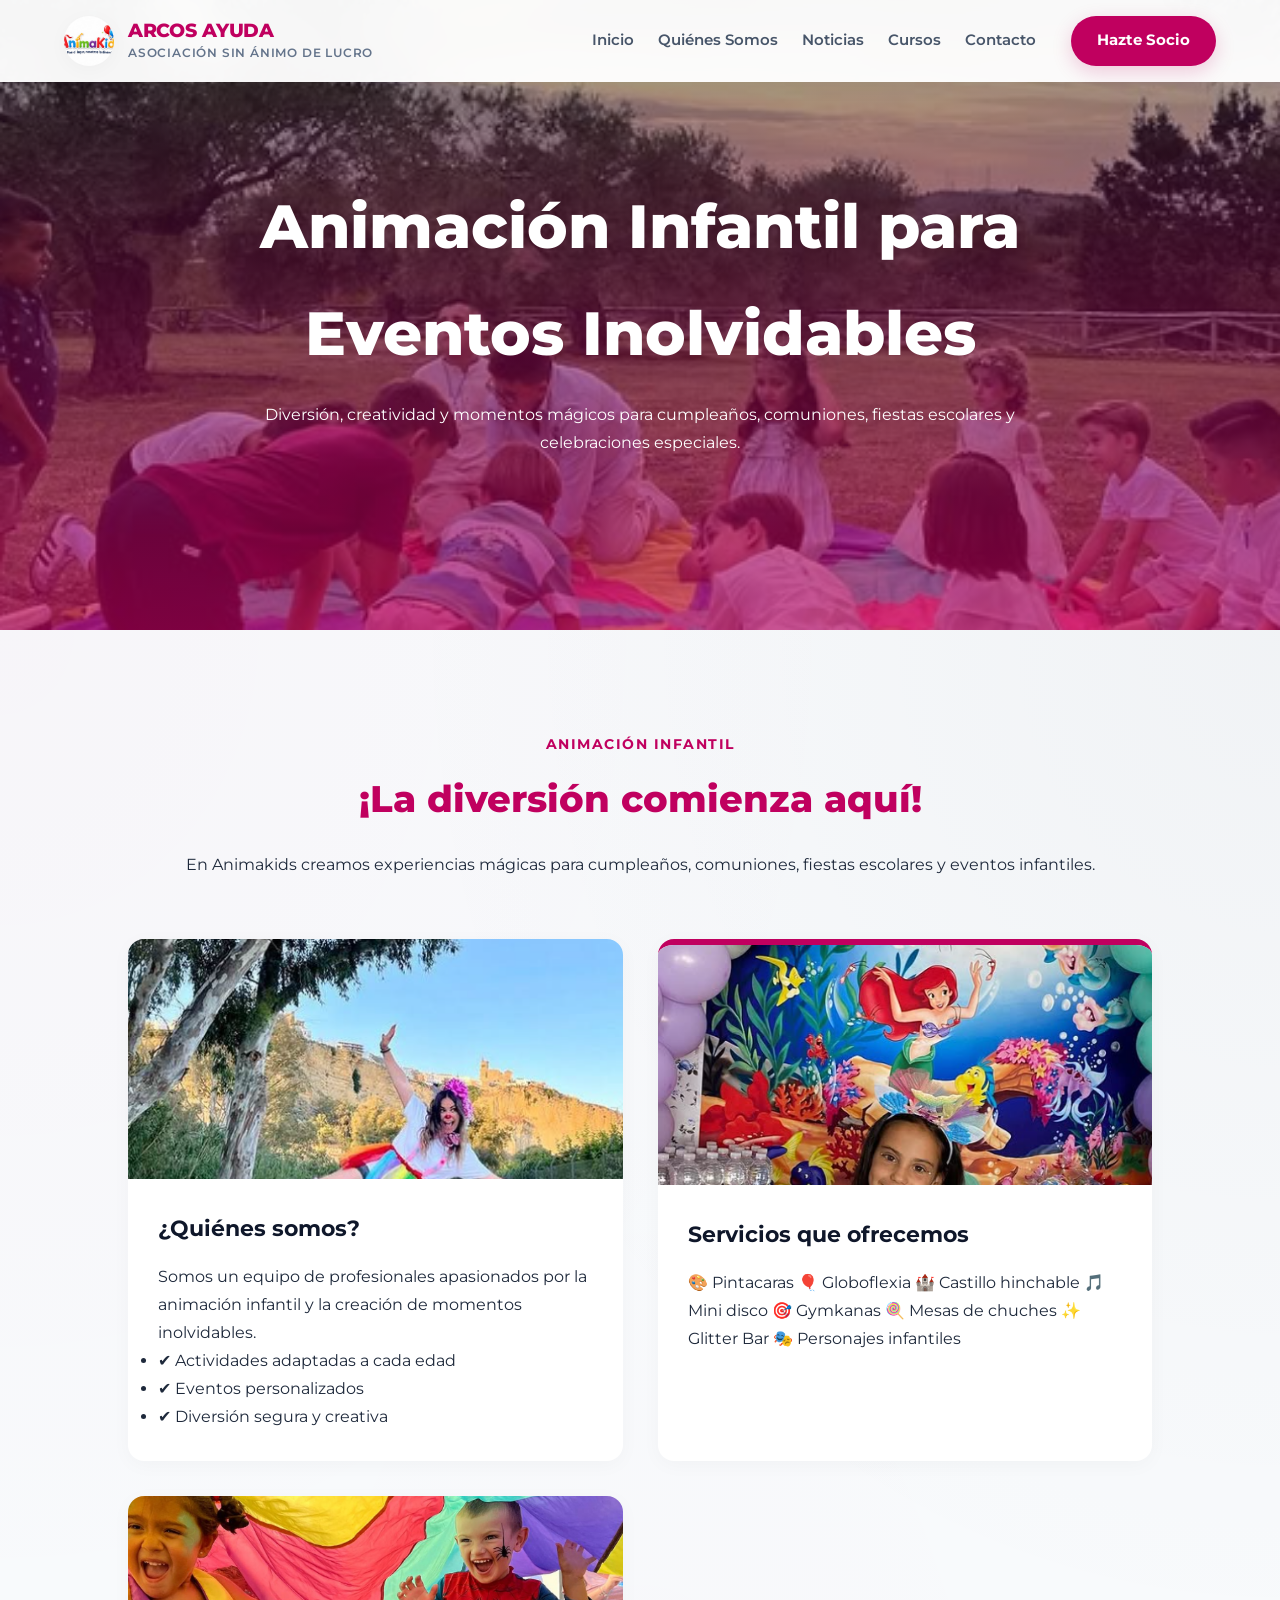
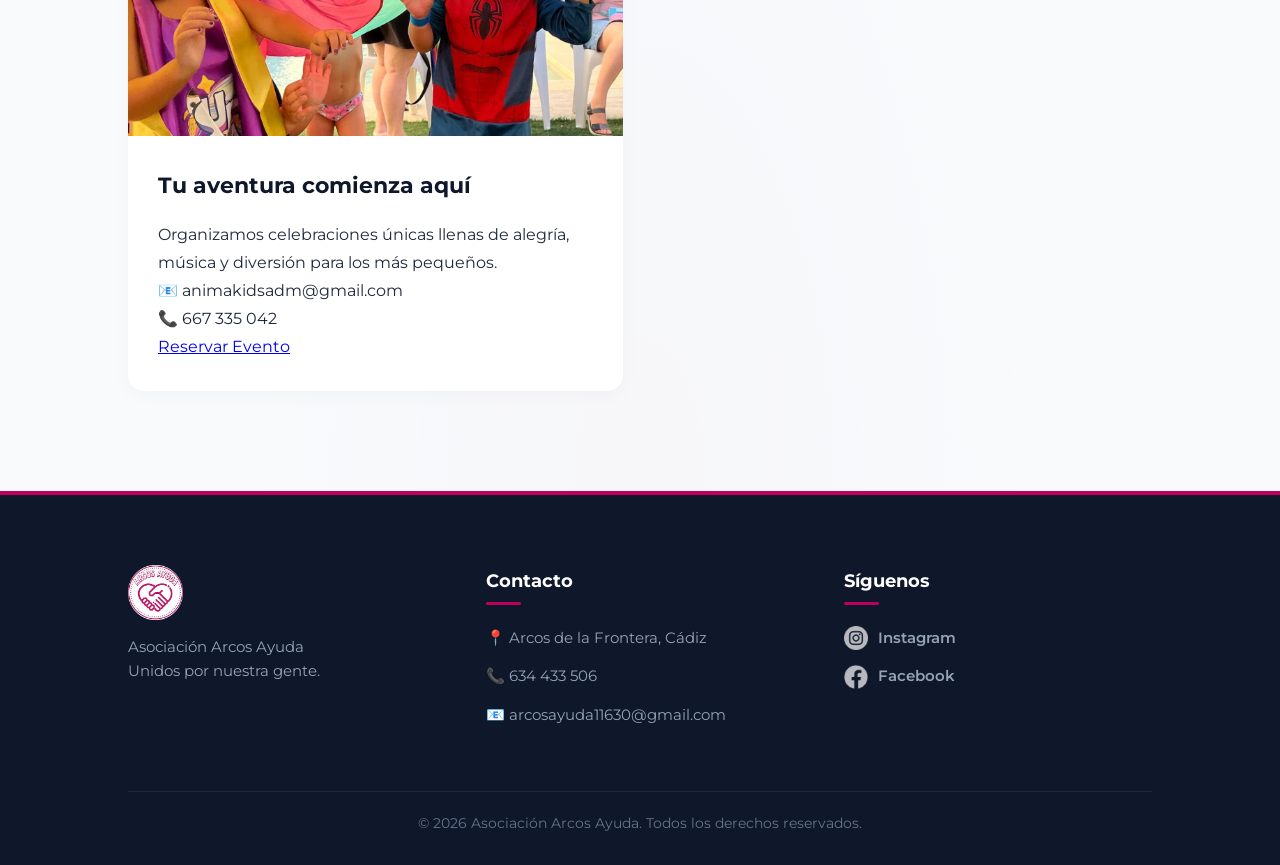
==== animacion.html @ 74061e43 "Add files via upload" ====
<!DOCTYPE html>
<html lang="es">
<head>
    <meta charset="UTF-8">
    <meta name="viewport" content="width=device-width, initial-scale=1.0">
    <title>Cursos Online - Arcos Ayuda</title>
    <link href="https://fonts.googleapis.com/css2?family=Montserrat:wght@400;600;700;800&display=swap" rel="stylesheet">
    <link rel="stylesheet" href="styles/styles.css">
</head>
<body>
    <header class="header">
        <div class="header-container">
            <div class="logo-area">
                <img src="images/animakids.jpg" alt="Logo Arcos Ayuda" class="main-logo">
                <div class="brand-info">
                    <span class="brand-name">Arcos Ayuda</span>
                    <span class="brand-tagline">Asociación sin ánimo de lucro</span>
                </div>
            </div>
            <nav class="nav-menu">
                <a href="index.html">Inicio</a>
                 <a href="index.html#quienes-somos">Quiénes Somos</a>
                 <a href="index.html#noticias">Noticias</a>
                <a href="cursos.html">Cursos</a>
                <a href="contacto.html">Contacto</a>
                <a href="https://forms.gle/QQ1qUHER1cbRQQrj8" class="btn-socios">Hazte Socio</a>
            </nav>
        </div>
    </header>
 <!-- CABECERA ANIMAKIDS -->
<section class="animakids-hero">
    <div class="animakids-hero-overlay">
        <div class="animakids-hero-content">
            <h1>Animación Infantil para Eventos Inolvidables</h1>

            <p>
                Diversión, creatividad y momentos mágicos para cumpleaños,
                comuniones, fiestas escolares y celebraciones especiales.
            </p>
        </div>
    </div>
</section>

<!-- NUEVA SECCIÓN ANIMAKIDS -->
<section class="animakids-section">
    <div class="animakids-header">
        <span class="section-subtitle">Animación Infantil</span>

        <h2>¡La diversión comienza aquí!</h2>

        <p>
            En Animakids creamos experiencias mágicas para cumpleaños,
            comuniones, fiestas escolares y eventos infantiles.
        </p>
    </div>

    <div class="animakids-grid">

        <!-- CARD 1 -->
        <div class="animakids-card">
            <div class="animakids-image">
                <img src="images/team.png" alt="Equipo Animakids">
            </div>

            <div class="animakids-body">
                <h3>¿Quiénes somos?</h3>

                <p>
                    Somos un equipo de profesionales apasionados por la animación
                    infantil y la creación de momentos inolvidables.
                </p>

                <ul>
                    <li>✔ Actividades adaptadas a cada edad</li>
                    <li>✔ Eventos personalizados</li>
                    <li>✔ Diversión segura y creativa</li>
                </ul>
            </div>
        </div>

        <!-- CARD 2 -->
        <div class="animakids-card destacado">
            <div class="animakids-image">
                <img src="images/servicios.png" alt="Servicios Animakids">
            </div>

            <div class="animakids-body">
                <h3>Servicios que ofrecemos</h3>

                <div class="services-list">
                    <span>🎨 Pintacaras</span>
                    <span>🎈 Globoflexia</span>
                    <span>🏰 Castillo hinchable</span>
                    <span>🎵 Mini disco</span>
                    <span>🎯 Gymkanas</span>
                    <span>🍭 Mesas de chuches</span>
                    <span>✨ Glitter Bar</span>
                    <span>🎭 Personajes infantiles</span>
                </div>
            </div>
        </div>

        <!-- CARD 3 -->
        <div class="animakids-card">
            <div class="animakids-image">
                <img src="images/aventura.png" alt="Contacto Animakids">
            </div>

            <div class="animakids-body">
                <h3>Tu aventura comienza aquí</h3>

                <p>
                    Organizamos celebraciones únicas llenas de alegría,
                    música y diversión para los más pequeños.
                </p>

                <div class="animakids-contact">
                    <p>📧 animakidsadm@gmail.com</p>
                    <p>📞 667 335 042</p>
                </div>

                <a href="tel:667335042" class="btn-animakids">
                    Reservar Evento
                </a>
            </div>
        </div>

    </div>
</section>

    <!-- FOOTER -->
    <footer class="footer">
    <div class="footer-container">
        <!-- Información de la Asociación -->
        <div class="footer-info">
            <img src="images/imagen_circular_recortada.png" alt="Logo" class="footer-logo">
            <p>Asociación Arcos Ayuda<br>Unidos por nuestra gente.</p>
        </div>

        <!-- Contacto -->
        <div class="footer-contact">
            <h4>Contacto</h4>
            <p>📍 Arcos de la Frontera, Cádiz</p>
            <p>📞 634 433 506</p>
            <p>📧 arcosayuda11630@gmail.com</p>
        </div>

        <!-- Redes Sociales (Nueva Columna) -->
        <div class="footer-social">
            <h4>Síguenos</h4>
            <div class="social-links">
                <a href="https://www.instagram.com/arcosayuda" target="_blank" class="social-link-item">
                    <img src="images/instagram.png" alt="Instagram" class="social-icon-img">
                    <span>Instagram</span>
                </a>
                <a href="https://www.facebook.com/share/1CYYM3ZpWr/" target="_blank" class="social-link-item">
                    <img src="images/facebook.png" alt="Facebook" class="social-icon-img">
                    <span>Facebook</span>
                </a>
            </div>
        </div>
    </div>

    <!-- Créditos finales (opcional, queda muy profesional) -->
    <div class="footer-bottom">
        <p>&copy; 2026 Asociación Arcos Ayuda. Todos los derechos reservados.</p>
    </div>
</footer>

    <script>
        function openModal(id) { document.getElementById(id).style.display = "block"; }
        function closeModal(id) { document.getElementById(id).style.display = "none"; }
        window.onclick = function(e) { if (e.target.className === 'modal') e.target.style.display = "none"; }
    </script>
</body>
</html>
---- styles/styles.css ----
/* ==========================================================================
   1. VARIABLES, CONFIGURACIÓN BASE Y TÉCNICA DE FONDOS PREMIUM
   ========================================================================== */
:root {
    --primary: #C0005F;         /* Magenta corporativo de la asociación */
    --primary-dark: #8E0046;    /* Magenta oscuro para interactivos */
    --secondary: #1E293B;      /* Azul pizarra oscuro para textos principales y legibilidad */
    --light-bg: #F8FAFC;       /* Gris Slate ultra-claro institucional */
    --white: #FFFFFF;          /* Blanco puro */
    --dark-blue: #0F172A;      /* Color profundo para fondos de tarjetas e información destacada */
    
    /* Variables de Sombras Suaves (Efecto Elevación Profesional) */
    --shadow-sm: 0 4px 20px rgba(15, 23, 42, 0.03);
    --shadow-md: 0 10px 30px rgba(15, 23, 42, 0.06);
    --shadow-lg: 0 20px 40px rgba(15, 23, 42, 0.12);
    --transition: all 0.3s cubic-bezier(0.25, 0.8, 0.25, 1);
}

* {
    margin: 0;
    padding: 0;
    box-sizing: border-box;
    scroll-behavior: smooth;
}

body {
    font-family: 'Montserrat', sans-serif;
    color: var(--secondary);
    background-color: var(--white);
    line-height: 1.75;
    -webkit-font-smoothing: antialiased;
}

/* Técnica de Fondo Avanzada: Capas de Micro-Gradientes Esféricos */
section, .about-section, .social-feeds-section, .cv-section, .animakids-section, .contacto-container {
    background-color: var(--light-bg);
    background-image: 
        radial-gradient(at 0% 0%, rgba(192, 0, 95, 0.02) 0px, transparent 50%), 
        radial-gradient(at 100% 0%, rgba(15, 23, 42, 0.03) 0px, transparent 50%),
        radial-gradient(at 50% 100%, rgba(192, 0, 95, 0.01) 0px, transparent 50%);
}

/* Barra de Scroll Estilizada Corporativa */
::-webkit-scrollbar {
    width: 8px;
}
::-webkit-scrollbar-track {
    background: var(--light-bg);
}
::-webkit-scrollbar-thumb {
    background: var(--primary);
    border-radius: 4px;
}
::-webkit-scrollbar-thumb:hover {
    background: var(--primary-dark);
}


/* ==========================================================================
   2. ELEMENTOS COMUNES: CABECERA Y BOTÓN "HAZTE SOCIO" OPTIMIZADO
   ========================================================================== */
.header {
    background: rgba(255, 255, 255, 0.96);
    padding: 16px 5%;
    position: fixed;
    width: 100%;
    top: 0;
    left: 0;
    z-index: 1000;
    box-shadow: 0 2px 25px rgba(15, 23, 42, 0.04);
    backdrop-filter: blur(12px);
    transition: var(--transition);
}

.header-container {
    display: flex;
    justify-content: space-between;
    align-items: center;
    max-width: 1400px;
    margin: 0 auto;
}

.logo-area {
    display: flex;
    align-items: center;
    gap: 14px;
}

.main-logo {
    height: 50px;
    width: 50px;
    border-radius: 50%;
    object-fit: cover;
    box-shadow: var(--shadow-sm);
}

.brand-info {
    display: flex;
    flex-direction: column;
}

.brand-name {
    font-weight: 800;
    font-size: 1.2rem;
    color: var(--primary);
    line-height: 1.2;
    text-transform: uppercase;
    letter-spacing: -0.3px;
}

.brand-tagline {
    font-size: 0.75rem;
    text-transform: uppercase;
    letter-spacing: 0.8px;
    color: #64748B;
    font-weight: 600;
}

.nav-menu {
    display: flex;
    align-items: center;
}

.nav-menu a {
    text-decoration: none;
    color: #475569;
    font-weight: 600;
    margin-left: 24px;
    font-size: 0.92rem;
    position: relative;
    padding: 6px 0;
    transition: color 0.2s ease;
}

.nav-menu a:not(.btn-socios)::after {
    content: '';
    position: absolute;
    bottom: 0;
    left: 0;
    width: 0;
    height: 2px;
    background-color: var(--primary);
    transition: width 0.2s ease;
}

.nav-menu a:not(.btn-socios):hover {
    color: var(--primary);
}

.nav-menu a:not(.btn-socios):hover::after {
    width: 100%;
}

/* Espaciado Mejorado del Botón Destacado */
.nav-menu .btn-socios {
    background: var(--primary);
    color: var(--white) !important;
    padding: 12px 26px;
    border-radius: 50px;
    font-weight: 700 !important;
    margin-left: 35px;
    box-shadow: 0 6px 20px rgba(192, 0, 95, 0.2);
    transition: var(--transition) !important;
}

.btn-socios:hover {
    background: var(--primary-dark);
    transform: translateY(-2px);
    box-shadow: 0 8px 25px rgba(192, 0, 95, 0.35);
}


/* ==========================================================================
   3. CÓDIGO EXCLUSIVO DE LA PÁGINA: INICIO (INDEX.HTML)
   ========================================================================== */
.hero {
    height: 100vh;
    background: url(../images/img.jpg) no-repeat center center/cover;
    background-attachment: fixed;
    position: relative;
}

.hero-overlay {
    background: linear-gradient(135deg, rgba(15, 23, 42, 0.8) 0%, rgba(192, 0, 95, 0.55) 100%);
    height: 100%;
    display: flex;
    align-items: center;
    justify-content: center;
}

.hero-content {
    text-align: center;
    color: var(--white);
    padding: 0 24px;
    animation: fadeInDown 1s cubic-bezier(0.16, 1, 0.3, 1);
}

.hero-content h1 {
    font-size: clamp(2.5rem, 5vw, 4.2rem);
    font-weight: 800;
    max-width: 900px;
    line-height: 1.2;
    text-shadow: 0 4px 20px rgba(0, 0, 0, 0.3);
}

.hero-line {
    width: 60px;
    height: 4px;
    background: var(--primary);
    margin: 30px auto;
    border-radius: 10px;
}

.hero-btn {
    display: inline-block;
    padding: 15px 40px;
    background: var(--white);
    color: var(--primary);
    font-weight: 700;
    text-decoration: none;
    border-radius: 50px;
    text-transform: uppercase;
    letter-spacing: 0.5px;
    font-size: 0.9rem;
    transition: var(--transition);
    box-shadow: 0 10px 25px rgba(0, 0, 0, 0.15);
}

.hero-btn:hover {
    background: var(--primary);
    color: var(--white);
    transform: translateY(-3px);
    box-shadow: 0 12px 30px rgba(192, 0, 95, 0.3);
}

.about-section {
    padding: 100px 10%;
}

.about-grid {
    display: grid;
    grid-template-columns: 1fr 1fr;
    gap: 70px;
    align-items: center;
    max-width: 1200px;
    margin: 0 auto;
}

.section-subtitle {
    color: var(--primary);
    font-weight: 700;
    text-transform: uppercase;
    font-size: 0.85rem;
    letter-spacing: 1.5px;
    margin-bottom: 10px;
    display: inline-block;
}

h2 {
    font-size: 2.5rem;
    margin-bottom: 20px;
    font-weight: 800;
    color: var(--dark-blue);
}

.about-text p {
    font-size: 1.05rem;
    color: #475569;
    margin-bottom: 18px;
}

.legal-badge {
    background: rgba(192, 0, 95, 0.03);
    padding: 20px 24px;
    border-left: 4px solid var(--primary);
    border-radius: 0 12px 12px 0;
    margin-top: 30px;
    font-size: 0.95rem;
    font-style: italic;
    color: #334155;
}

.about-image {
    position: relative;
}

.img-responsive {
    width: 100%;
    border-radius: 16px;
    box-shadow: var(--shadow-lg);
    position: relative;
    z-index: 2;
}

.image-border {
    position: absolute;
    width: 100%;
    height: 100%;
    background: var(--primary);
    opacity: 0.1;
    top: 20px;
    left: -20px;
    border-radius: 16px;
    z-index: 1;
}

.colaboradores {
    padding: 90px 10%;
    text-align: center;
}

.colaboradores h3 {
    margin-bottom: 50px;
    font-size: 2rem;
    color: var(--dark-blue);
    font-weight: 800;
}

.logos-grid {
    display: grid;
    grid-template-columns: repeat(3, 1fr);
    gap: 30px;
    max-width: 1100px;
    margin: 0 auto;
}

.logo-item {
    background: var(--white);
    padding: 30px;
    border-radius: 16px;
    box-shadow: var(--shadow-sm);
    display: flex;
    flex-direction: column;
    align-items: center;
    transition: var(--transition);
}

.logo-item:hover {
    transform: translateY(-5px);
    box-shadow: var(--shadow-md);
}

.logo-wrapper {
    height: 90px;
    display: flex;
    align-items: center;
    justify-content: center;
    margin-bottom: 15px;
}

.logo-wrapper img {
    max-width: 100%;
    max-height: 100%;
    object-fit: contain;
    filter: grayscale(100%);
    opacity: 0.6;
    transition: var(--transition);
}

.logo-item:hover .logo-wrapper img {
    filter: grayscale(0%);
    opacity: 1;
}

.logo-item p {
    font-weight: 700;
    font-size: 0.9rem;
    color: #94A3B8;
}

.news-section {
    padding: 100px 10%;
}

.news-grid {
    display: grid;
    grid-template-columns: repeat(auto-fit, minmax(300px, 1fr));
    gap: 35px;
    margin-top: 40px;
}

.news-card {
    background: var(--white);
    border-radius: 16px;
    overflow: hidden;
    box-shadow: var(--shadow-sm);
    display: flex;
    flex-direction: column;
    transition: var(--transition);
}

.news-card:hover {
    transform: translateY(-5px);
    box-shadow: var(--shadow-md);
}

.news-image {
    position: relative;
    height: 230px;
}

.news-image img {
    width: 100%;
    height: 100%;
    object-fit: cover;
}

.news-date {
    position: absolute;
    bottom: 15px;
    right: 15px;
    background: var(--primary);
    color: var(--white);
    padding: 6px 14px;
    border-radius: 30px;
    font-size: 0.8rem;
    font-weight: 700;
}

.news-body {
    padding: 25px;
    flex-grow: 1;
    display: flex;
    flex-direction: column;
}

.news-body h3 {
    font-size: 1.3rem;
    margin-bottom: 12px;
    color: var(--dark-blue);
}

.news-body p {
    color: #64748B;
    font-size: 0.95rem;
    margin-bottom: 20px;
    flex-grow: 1;
}

.news-link {
    color: var(--primary);
    text-decoration: none;
    font-weight: 700;
    font-size: 0.85rem;
    text-transform: uppercase;
    display: inline-flex;
    align-items: center;
    gap: 4px;
}

.social-feeds-section {
    padding: 100px 10%;
}

.social-title {
    text-align: center;
    margin-bottom: 50px;
}

.social-grid {
    display: flex;
    flex-wrap: wrap;
    gap: 35px;
    justify-content: center;
}

.feed-container {
    background: var(--white);
    padding: 30px 20px;
    border-radius: 16px;
    box-shadow: var(--shadow-sm);
    width: 100%;
    max-width: 400px;
    text-align: center;
}

.feed-container h3 {
    margin-bottom: 20px;
    font-size: 1.3rem;
    color: var(--dark-blue);
}

@keyframes fadeInDown {
    from { opacity: 0; transform: translateY(-20px); }
    to { opacity: 1; transform: translateY(0); }
}

/* ==========================================================================
   4. CÓDIGO EXCLUSIVO DE LA PÁGINA: CURSOS (CURSOS.HTML)
   ========================================================================== */
.cursos-hero {
    display: block; /* Fuerza a que el bloque exista en el flujo */
    width: 100%;
    padding: 180px 10% 100px; /* Más espaciado arriba para empujar el contenido abajo del header fixed */
    background: linear-gradient(135deg, var(--dark-blue) 0%, var(--primary) 100%);
    color: var(--white);
    text-align: center;
    position: relative;
    box-sizing: border-box;
    z-index: 1;
}

.cursos-hero h1 {
    font-size: 3rem;
    font-weight: 800;
    margin-bottom: 15px;
    letter-spacing: -0.5px;
    color: var(--white);
}

.cursos-hero p {
    font-size: 1.2rem;
    color: rgba(255, 255, 255, 0.9);
    font-weight: 500;
    max-width: 600px;
    margin: 0 auto;
}

.cursos-grid {
    display: grid;
    grid-template-columns: repeat(auto-fit, minmax(280px, 1fr));
    gap: 30px;
    padding: 80px 10%;
    max-width: 1300px;
    margin: 0 auto;
}

.curso-card {
    background: var(--white);
    border-radius: 16px;
    overflow: hidden;
    box-shadow: var(--shadow-sm);
    transition: var(--transition);
    cursor: pointer;
    display: flex;
    flex-direction: column;
}

.curso-card:hover {
    transform: translateY(-5px);
    box-shadow: var(--shadow-md);
}

.curso-image-placeholder {
    width: 100%;
    height: 190px;
    background: #E2E8F0;
    overflow: hidden;
}

.curso-image-placeholder img {
    width: 100%;
    height: 100%;
    object-fit: cover;
    transition: transform 0.4s ease;
}

.curso-card:hover .curso-image-placeholder img {
    transform: scale(1.03);
}

.curso-body {
    padding: 25px;
    text-align: center;
    flex-grow: 1;
    display: flex;
    flex-direction: column;
    justify-content: space-between;
    gap: 15px;
}

.curso-body h3 {
    font-size: 1.3rem;
    color: var(--dark-blue);
    font-weight: 700;
    line-height: 1.3;
}

.btn-info {
    padding: 11px 26px;
    border: 2px solid var(--primary);
    background: transparent;
    color: var(--primary);
    border-radius: 50px;
    font-weight: 700;
    font-size: 0.85rem;
    text-transform: uppercase;
    transition: var(--transition);
    cursor: pointer;
    align-self: center;
}

.curso-card:hover .btn-info {
    background: var(--primary);
    color: var(--white);
    box-shadow: 0 4px 15px rgba(192, 0, 95, 0.2);
}

/* --- Sistema de Ventanas Emergentes (Modales) Estilo Premium --- */
.modal-window {
    display: none; 
    position: fixed;
    top: 0;
    left: 0;
    width: 100%;
    height: 100%;
    background-color: rgba(15, 23, 42, 0.6); 
    backdrop-filter: blur(8px); 
    z-index: 2000; 
    justify-content: center;
    align-items: center;
    padding: 20px;
    opacity: 0;
    transition: opacity 0.3s ease;
}

.modal-window.active {
    display: flex;
    opacity: 1;
}

.modal-box {
    background: var(--white);
    padding: 40px;
    border-radius: 20px;
    max-width: 500px;
    width: 100%;
    box-shadow: var(--shadow-lg);
    position: relative;
    transform: scale(0.9);
    transition: transform 0.3s cubic-bezier(0.34, 1.56, 0.64, 1);
}

.modal-window.active .modal-box {
    transform: scale(1);
}

.modal-close-btn {
    position: absolute;
    top: 20px;
    right: 20px;
    font-size: 1.8rem;
    color: #94A3B8;
    cursor: pointer;
    transition: color 0.2s ease;
    line-height: 1;
}

.modal-close-btn:hover {
    color: var(--primary);
}

.modal-title-header {
    font-size: 1.8rem;
    color: var(--dark-blue);
    font-weight: 800;
    margin-bottom: 20px;
    border-bottom: 2px solid rgba(192, 0, 95, 0.1);
    padding-bottom: 10px;
}

.modal-items-list {
    list-style: none;
    display: flex;
    flex-direction: column;
    gap: 12px;
}

.modal-items-list li {
    font-size: 1.05rem;
    color: #475569;
    font-weight: 500;
    display: flex;
    align-items: center;
    gap: 10px;
}

.modal-items-list li::before {
    content: "•";
    color: var(--primary);
    font-size: 1.5rem;
    line-height: 1;
}

/* ==========================================================================
   4. CÓDIGO EXCLUSIVO DE LA PÁGINA: CURSOS (CURSOS.HTML)
   ========================================================================== */
.cursos-hero {
    padding: 160px 10% 80px;
    background: linear-gradient(135deg, var(--dark-blue) 0%, var(--primary) 100%);
    color: var(--white);
    text-align: center;
    position: relative;
}

.cursos-hero h1 {
    font-size: 3rem;
    font-weight: 800;
    margin-bottom: 10px;
    letter-spacing: -0.5px;
}

.cursos-hero p {
    font-size: 1.15rem;
    color: rgba(255, 255, 255, 0.9);
    font-weight: 500;
}

.cursos-grid {
    display: grid;
    grid-template-columns: repeat(auto-fit, minmax(280px, 1fr));
    gap: 30px;
    padding: 80px 10%;
    max-width: 1300px;
    margin: 0 auto;
}

.curso-card {
    background: var(--white);
    border-radius: 16px;
    overflow: hidden;
    box-shadow: var(--shadow-sm);
    transition: var(--transition);
    cursor: pointer;
    display: flex;
    flex-direction: column;
}

.curso-card:hover {
    transform: translateY(-5px);
    box-shadow: var(--shadow-md);
}

.curso-image-placeholder {
    width: 100%;
    height: 190px;
    background: #E2E8F0;
    overflow: hidden;
}

.curso-image-placeholder img {
    width: 100%;
    height: 100%;
    object-fit: cover;
    transition: transform 0.4s ease;
}

.curso-card:hover .curso-image-placeholder img {
    transform: scale(1.03);
}

.curso-body {
    padding: 25px;
    text-align: center;
    flex-grow: 1;
    display: flex;
    flex-direction: column;
    justify-content: space-between;
    gap: 15px;
}

.curso-body h3 {
    font-size: 1.3rem;
    color: var(--dark-blue);
    font-weight: 700;
    line-height: 1.3;
}

.btn-info {
    padding: 11px 26px;
    border: 2px solid var(--primary);
    background: transparent;
    color: var(--primary);
    border-radius: 50px;
    font-weight: 700;
    font-size: 0.85rem;
    text-transform: uppercase;
    transition: var(--transition);
    cursor: pointer;
    align-self: center;
}

.curso-card:hover .btn-info {
    background: var(--primary);
    color: var(--white);
    box-shadow: 0 4px 15px rgba(192, 0, 95, 0.2);
}

/* --- Sistema de Ventanas Emergentes (Modales) Estilo Premium --- */
.modal-window {
    display: none; /* Oculto por defecto */
    position: fixed;
    top: 0;
    left: 0;
    width: 100%;
    height: 100%;
    background-color: rgba(15, 23, 42, 0.6); /* Capa oscura translúcida */
    backdrop-filter: blur(8px); /* Difuminado de fondo premium */
    z-index: 2000; /* Por encima de la cabecera fija */
    justify-content: center;
    align-items: center;
    padding: 20px;
    opacity: 0;
    transition: opacity 0.3s ease;
}

/* Clase activa controlada por JavaScript */
.modal-window.active {
    display: flex;
    opacity: 1;
}

.modal-box {
    background: var(--white);
    padding: 40px;
    border-radius: 20px;
    max-width: 500px;
    width: 100%;
    box-shadow: var(--shadow-lg);
    position: relative;
    transform: scale(0.9);
    transition: transform 0.3s cubic-bezier(0.34, 1.56, 0.64, 1);
}

.modal-window.active .modal-box {
    transform: scale(1);
}

.modal-close-btn {
    position: absolute;
    top: 20px;
    right: 20px;
    font-size: 1.8rem;
    color: #94A3B8;
    cursor: pointer;
    transition: color 0.2s ease;
    line-height: 1;
}

.modal-close-btn:hover {
    color: var(--primary);
}

.modal-title-header {
    font-size: 1.8rem;
    color: var(--dark-blue);
    font-weight: 800;
    margin-bottom: 20px;
    border-bottom: 2px solid rgba(192, 0, 95, 0.1);
    padding-bottom: 10px;
}

.modal-items-list {
    list-style: none;
    display: flex;
    flex-direction: column;
    gap: 12px;
}

.modal-items-list li {
    font-size: 1.05rem;
    color: #475569;
    font-weight: 500;
    display: flex;
    align-items: center;
    gap: 10px;
}

/* Viñeta personalizada con el color magenta de la asociación */
.modal-items-list li::before {
    content: "•";
    color: var(--primary);
    font-size: 1.5rem;
    line-height: 1;
}

/* ==========================================================================
   5. CÓDIGO EXCLUSIVO DE LA PÁGINA: CONTACTO (CONTACTO.HTML) - MEJORADO
   ========================================================================== */
.contacto-hero-section {
    padding-top: 80px; /* Margen para salvar la cabecera fija */
    background-color: var(--light-bg);
}

.contacto-header {
    text-align: center;
    padding: 70px 24px;
    background: linear-gradient(135deg, var(--dark-blue) 0%, #1e293b 60%, var(--primary) 100%);
    border-radius: 0 0 30px 30px;
    box-shadow: var(--shadow-md);
}

.contacto-header h1 {
    color: var(--white);
    font-size: 2.8rem;
    font-weight: 800;
    margin-bottom: 14px;
    letter-spacing: -0.5px;
}

.contacto-header p {
    color: rgba(255, 255, 255, 0.88);
    font-size: 1.2rem;
    font-weight: 500;
    max-width: 600px;
    margin: 0 auto;
}

.contacto-container {
    padding: 60px 10%;
}

.contacto-grid {
    display: grid;
    grid-template-columns: 1fr 1fr;
    gap: 50px;
    max-width: 1200px;
    margin: 0 auto;
}

.info-card {
    background: var(--dark-blue);
    padding: 40px;
    border-radius: 16px;
    color: var(--white);
    box-shadow: var(--shadow-md);
}

.info-card h3 {
    font-size: 1.6rem;
    margin-bottom: 20px;
    border-bottom: 1px solid rgba(255, 255, 255, 0.1);
    padding-bottom: 10px;
}

.info-card p {
    margin-bottom: 15px;
    font-size: 1rem;
}

.form-card {
    background: var(--white);
    padding: 40px;
    border-radius: 16px;
    box-shadow: var(--shadow-sm);
}

.main-form {
    display: flex;
    flex-direction: column;
    gap: 18px;
}

.main-form input, 
.main-form textarea {
    width: 100%;
    padding: 14px 18px;
    border: 1px solid #CBD5E1;
    background: #F8FAFC;
    font-family: inherit;
    border-radius: 8px;
    outline: none;
    transition: var(--transition);
}

.main-form input:focus, 
.main-form textarea:focus {
    border-color: var(--primary);
    background: var(--white);
    box-shadow: 0 0 0 3px rgba(192, 0, 95, 0.08);
}

.cv-section {
    padding: 90px 10%;
    text-align: center;
}

.cv-form {
    background: var(--white);
    padding: 50px 40px;
    border-radius: 16px;
    box-shadow: var(--shadow-sm);
    margin-top: 35px;
    text-align: left;
    max-width: 800px;
    margin-left: auto;
    margin-right: auto;
}

.cv-grid {
    display: grid;
    grid-template-columns: 1fr 1fr;
    gap: 20px;
    margin-bottom: 20px;
}

.cv-form input, 
.cv-form textarea {
    width: 100%;
    padding: 14px;
    border: 1px solid #CBD5E1;
    border-radius: 8px;
    background-color: #F8FAFC;
    font-family: inherit;
    outline: none;
    transition: var(--transition);
}

.cv-form input:focus, 
.cv-form textarea:focus {
    border-color: var(--primary);
    background-color: var(--white);
}

.file-upload {
    border: 2px dashed #CBD5E1;
    background: #F8FAFC;
    padding: 35px;
    text-align: center;
    border-radius: 12px;
    cursor: pointer;
    margin-bottom: 25px;
    transition: var(--transition);
}

.file-upload:hover {
    border-color: var(--primary);
    background: rgba(192, 0, 95, 0.01);
}

.btn-cv {
    display: block;
    width: 100%;
    max-width: 280px;
    margin: 0 auto;
    background-color: var(--primary);
    color: var(--white);
    padding: 14px;
    border: none;
    border-radius: 50px;
    font-weight: 700;
    text-transform: uppercase;
    cursor: pointer;
    transition: var(--transition);
}

.btn-cv:hover {
    background-color: var(--dark-blue);
}

.map-section {
    width: 100%;
    line-height: 0;
}


/* ==========================================================================
   6. CÓDIGO EXCLUSIVO DE LA PÁGINA: ANIMACIÓN (ANIMACION.HTML)
   ========================================================================== */
.animakids-hero {
    height: 70vh;
    background: url('../images/fondo.png') center center/cover no-repeat;
    background-attachment: fixed;
    position: relative;
}

.animakids-hero-overlay {
    width: 100%;
    height: 100%;
    background: linear-gradient(to bottom, rgba(15, 23, 42, 0.4), rgba(192, 0, 95, 0.65));
    display: flex;
    align-items: center;
    justify-content: center;
    text-align: center;
    padding: 20px;
}

.animakids-hero-content {
    max-width: 800px;
    color: var(--white);
}

.animakids-logo {
    width: 160px;
    height: auto;
    margin-bottom: 20px;
    border-radius: 12px;
    box-shadow: var(--shadow-md);
}

.animakids-hero-content h1 {
    font-size: clamp(2.2rem, 5vw, 3.8rem);
    margin-bottom: 15px;
    font-weight: 800;
}

.animakids-section {
    padding: 100px 10%;
}

.animakids-header {
    text-align: center;
    margin-bottom: 60px;
}

.animakids-header h2 {
    color: var(--primary);
    font-size: 2.3rem;
}

.animakids-grid {
    display: grid;
    grid-template-columns: repeat(auto-fit, minmax(320px, 1fr));
    gap: 35px;
    max-width: 1200px;
    margin: 0 auto;
}

.animakids-card {
    background: var(--white);
    border-radius: 16px;
    overflow: hidden;
    box-shadow: var(--shadow-sm);
    display: flex;
    flex-direction: column;
    transition: var(--transition);
}

.animakids-card:hover {
    transform: translateY(-5px);
    box-shadow: var(--shadow-md);
}

.animakids-card.destacado {
    border-top: 6px solid var(--primary);
}

.animakids-image {
    width: 100%;
    height: 240px;
    overflow: hidden;
    position: relative;
    background-color: #E2E8F0;
}

.animakids-image img {
    width: 100%;
    height: 100%;
    object-fit: cover;
    object-position: center;
    transition: transform 0.4s ease;
}

.animakids-card:hover .animakids-image img {
    transform: scale(1.03);
}

.animakids-body {
    padding: 30px;
    flex-grow: 1;
    display: flex;
    flex-direction: column;
}

.animakids-body h3 {
    font-size: 1.4rem;
    margin-bottom: 15px;
    color: var(--dark-blue);
}


/* ==========================================================================
   7. PIE DE PÁGINA TOTALMENTE UNIFORME, EQUILIBRADO Y CONTROLADO
   ========================================================================== */
.footer {
    background: #0F172A;
    color: #94A3B8;
    padding: 70px 10% 30px;
    border-top: 4px solid var(--primary);
}

.footer-container {
    display: grid;
    grid-template-columns: repeat(auto-fit, minmax(250px, 1fr));
    gap: 50px;
    max-width: 1200px;
    margin: 0 auto;
    align-items: start;
}

.footer-info {
    display: flex;
    flex-direction: column;
    gap: 15px;
}

.footer-logo {
    max-height: 55px !important;
    width: auto !important;
    object-fit: contain;
    border-radius: 6px;
    display: block;
    align-self: flex-start;
}

.footer-info p {
    font-size: 0.95rem;
    line-height: 1.6;
    color: #94A3B8;
}

.footer-contact h4, 
.footer-social h4 {
    color: var(--white);
    font-size: 1.15rem;
    font-weight: 700;
    margin-bottom: 20px;
    position: relative;
    padding-bottom: 8px;
}

.footer-contact h4::after, 
.footer-social h4::after {
    content: '';
    position: absolute;
    bottom: 0;
    left: 0;
    width: 35px;
    height: 3px;
    background-color: var(--primary);
    border-radius: 2px;
}

.footer-contact p {
    margin-bottom: 12px;
    font-size: 0.95rem;
    display: flex;
    align-items: center;
    gap: 8px;
    color: #94A3B8;
}

.footer-social {
    display: flex;
    flex-direction: column;
    text-align: left;
    width: 100%;
}

.social-links {
    display: flex;
    flex-direction: column;
    gap: 12px;
}

.social-link-item {
    display: flex;
    align-items: center;
    gap: 10px;
    text-decoration: none;
    color: #94A3B8;
    font-size: 0.95rem;
    font-weight: 600;
    transition: var(--transition);
}

.social-icon-img {
    width: 24px;
    height: 24px;
    filter: brightness(0) invert(1) opacity(0.7);
    transition: var(--transition);
}

.social-link-item:hover {
    transform: translateX(4px);
    color: var(--white);
}

.social-link-item:hover .social-icon-img {
    filter: brightness(0) invert(1) opacity(1);
}

.footer-bottom {
    margin-top: 50px;
    padding-top: 20px;
    border-top: 1px solid #1E293B;
    text-align: center;
    font-size: 0.85rem;
    color: #64748B;
}


/* ==========================================================================
   8. REGLAS MULTIMEDIA (MEDIA QUERIES RESPONSIVE)
   ========================================================================== */
@media (max-width: 768px) {
    .nav-menu {
        display: none;
    }
    
    .about-grid, 
    .contacto-grid, 
    .cv-grid, 
    .logos-grid, 
    .footer-container {
        grid-template-columns: 1fr;
        gap: 35px;
    }
    
    .about-section, 
    .news-section, 
    .colaboradores, 
    .social-feeds-section, 
    .cursos-grid, 
    .contacto-container, 
    .cv-section, 
    .animakids-section {
        padding: 60px 6%;
    }
    
    .contacto-header h1 {
        font-size: 2.2rem;
    }
    
    .hero-content h1 {
        font-size: 2rem;
    }
}

/* Tarjeta Simulada de Instagram Premium */
/* ==========================================================================
   TARJETAS DE REDES SOCIALES PREMIUM (SIMÉTRICAS)
   ========================================================================== */
/* --- Contenedor Principal de Redes Sociales --- */
/* ==========================================================================
   TARJETAS DE REDES SOCIALES PREMIUM (UNIFICADAS Y SIMÉTRICAS)
   ========================================================================== */

.social-feeds-section {
    display: flex;
    flex-wrap: wrap; /* Permite que baje una debajo de otra en móviles */
    gap: 30px; /* Espacio de separación entre ambas tarjetas */
    justify-content: center;
    align-items: center;
    padding: 60px 10%;
    max-width: 1200px;
    margin: 0 auto;
    box-sizing: border-box;
}

.social-feeds-section .feed-container {
    flex: 1;
    min-width: 280px; /* Evita que se encojan demasiado en pantallas pequeñas */
    display: flex;
    flex-direction: column;
    gap: 15px;
}

/* --- Tarjeta de Instagram --- */
.instagram-mock-card {
    width: 100%;
    height: 500px;
    border-radius: 12px;
    overflow: hidden;
    box-shadow: inset 0 0 0 1px rgba(15, 23, 42, 0.08);
}

.instagram-gradient-bg {
    width: 100%;
    height: 100%;
    background: radial-gradient(circle at 30% 107%, #fdf497 0%, #fdf497 5%, #fd5949 45%, #d6249f 60%, #285AEB 90%);
    display: flex;
    flex-direction: column;
    align-items: center;
    justify-content: flex-start; /* Alinea los elementos al inicio para manejar el flujo */
    padding: 40px 30px; /* Espaciado interno elegante */
    color: var(--white);
    text-align: center;
    box-sizing: border-box;
}

.insta-hero-icon {
    width: 80px;
    height: 80px;
    margin-bottom: 20px;
    filter: brightness(0) invert(1);
    animation: pulse 2s infinite alternate;
}

.instagram-gradient-bg h4 {
    font-size: 1.6rem;
    font-weight: 800;
    margin-bottom: 10px;
    letter-spacing: -0.5px;
    color: var(--white);
}

.instagram-gradient-bg p {
    font-size: 0.9rem; /* Un pelín más compacto para mejorar el espacio */
    color: rgba(255, 255, 255, 0.9);
    max-width: 290px;
    margin-bottom: 20px; /* Espacio reducido para evitar desbordes */
    line-height: 1.5;
}

.btn-insta {
    background: var(--white);
    color: #d6249f !important;
    padding: 13px 30px;
    border-radius: 50px;
    text-decoration: none;
    font-weight: 700;
    font-size: 0.9rem;
    text-transform: uppercase;
    box-shadow: 0 10px 20px rgba(0, 0, 0, 0.15);
    transition: var(--transition);
    display: inline-block;
    margin-top: auto; /* Empuja el botón al fondo de la tarjeta */
}

.btn-insta:hover {
    transform: translateY(-3px);
    box-shadow: 0 12px 25px rgba(0, 0, 0, 0.25);
    background: var(--light-bg);
}

/* --- Tarjeta de Facebook --- */
.facebook-mock-card {
    width: 100%;
    height: 500px;
    border-radius: 12px;
    overflow: hidden;
    box-shadow: inset 0 0 0 1px rgba(15, 23, 42, 0.08);
}

.facebook-gradient-bg {
    width: 100%;
    height: 100%;
    background: linear-gradient(135deg, #1877F2 0%, #08449E 100%);
    display: flex;
    flex-direction: column;
    align-items: center;
    justify-content: flex-start; /* Alinea los elementos al inicio para manejar el flujo */
    padding: 40px 30px; /* Mismo espaciado interno que Instagram */
    color: var(--white);
    text-align: center;
    box-sizing: border-box;
}

.fb-hero-icon {
    width: 80px;
    height: 80px;
    margin-bottom: 20px;
    filter: brightness(0) invert(1);
    animation: pulseFb 2s infinite alternate;
}

.facebook-gradient-bg h4 {
    font-size: 1.6rem;
    font-weight: 800;
    margin-bottom: 10px;
    letter-spacing: -0.5px;
    color: var(--white);
}

.facebook-gradient-bg p {
    font-size: 0.9rem; /* Mismo tamaño simétrico */
    color: rgba(255, 255, 255, 0.9);
    max-width: 290px;
    margin-bottom: 20px; /* Mismo margen que Instagram */
    line-height: 1.5;
}

.btn-fb {
    background: var(--white);
    color: #1877F2 !important; /* Fuerza el color azul oficial de Facebook */
    padding: 13px 30px;
    border-radius: 50px;
    text-decoration: none;
    font-weight: 700;
    font-size: 0.9rem;
    text-transform: uppercase;
    box-shadow: 0 10px 20px rgba(0, 0, 0, 0.15);
    transition: var(--transition);
    display: inline-block;
    margin-top: auto; /* Empuja el botón al fondo de la tarjeta quedando a la misma altura */
}

.btn-fb:hover {
    transform: translateY(-3px);
    box-shadow: 0 12px 25px rgba(0, 0, 0, 0.25);
    background: var(--light-bg);
}

/* --- Animaciones de las tarjetas --- */
@keyframes pulse {
    from { transform: scale(1); }
    to { transform: scale(1.05); }
}

@keyframes pulseFb {
    from { transform: scale(1); }
    to { transform: scale(1.05); }
}
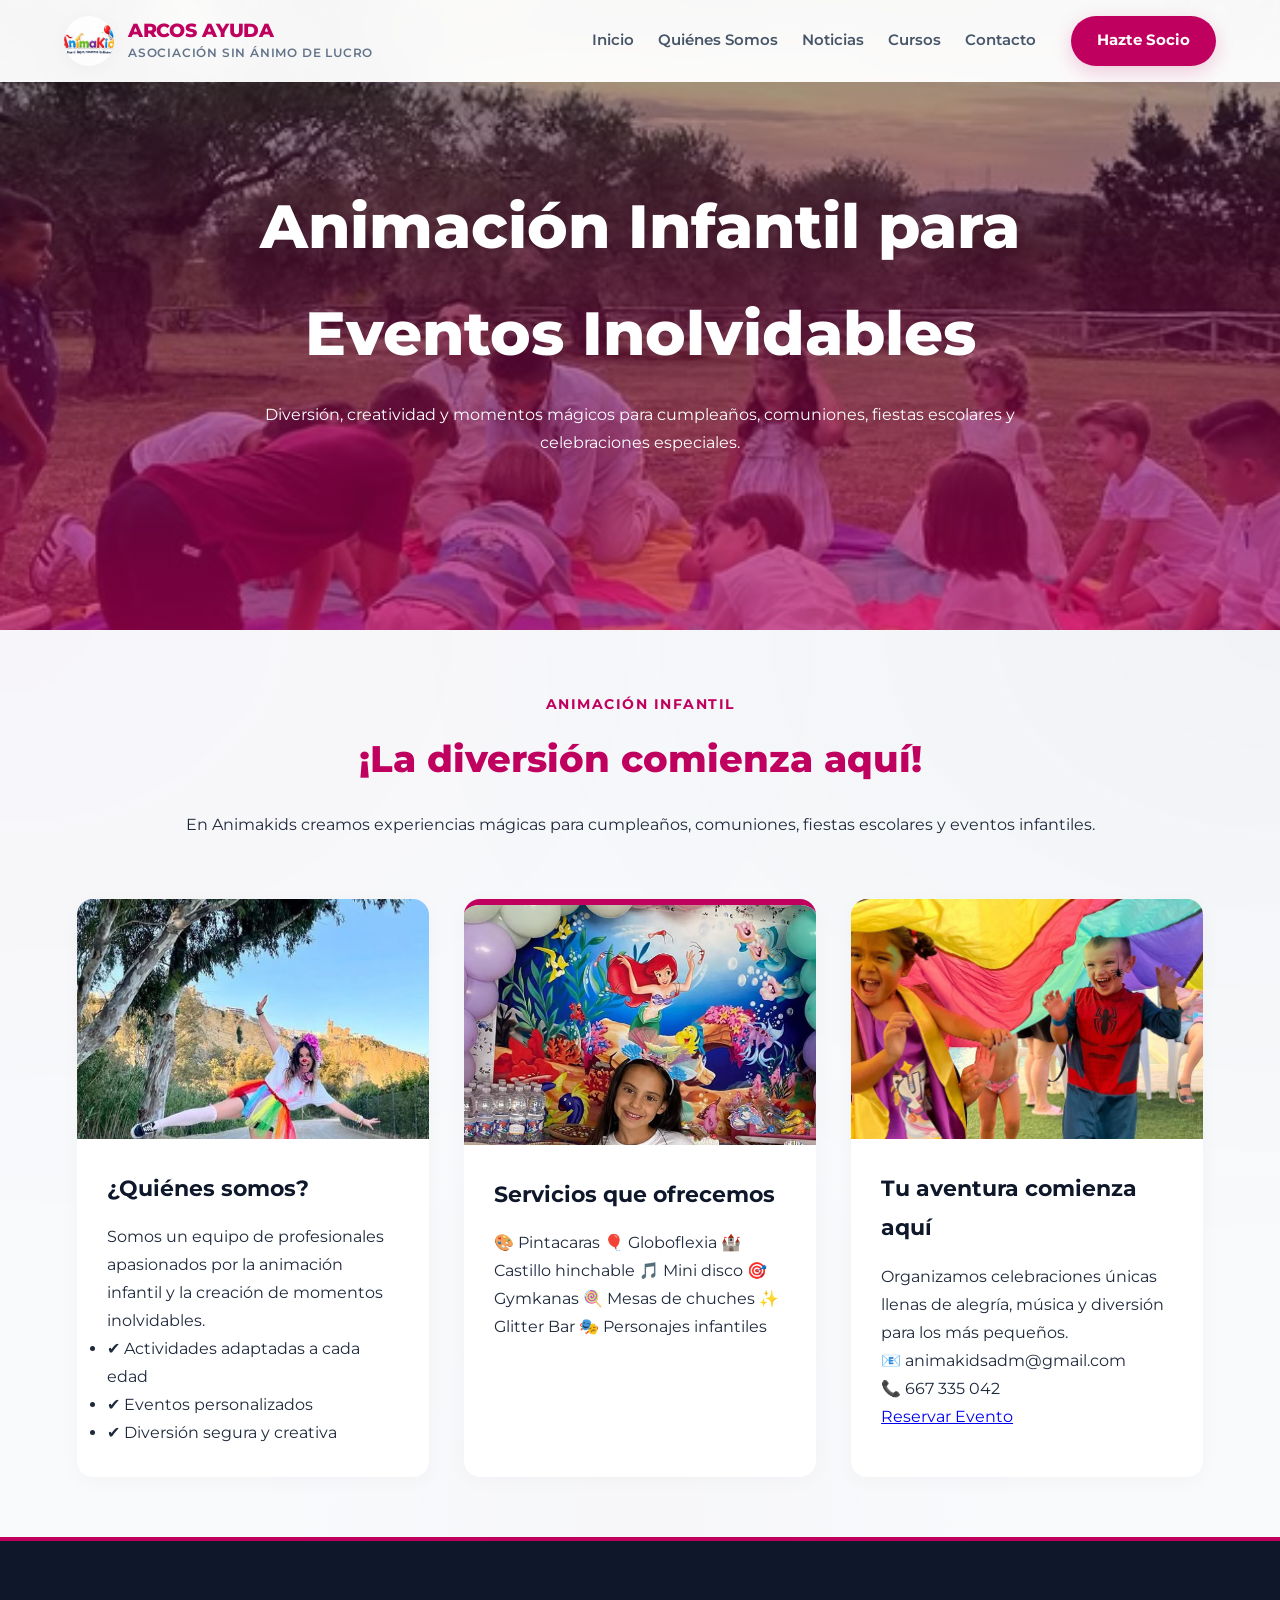
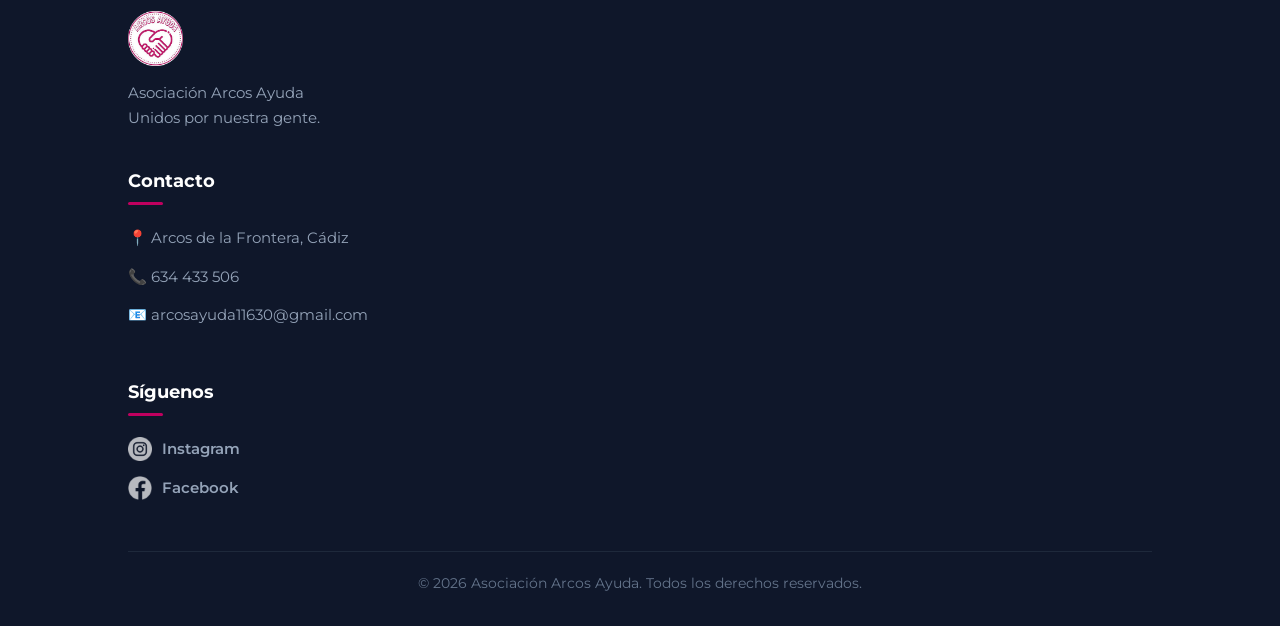
==== commit 9cc6b3d7: "Update animacion.html" ====
--- a/animacion.html
+++ b/animacion.html
@@ -17,10 +17,18 @@
                     <span class="brand-tagline">Asociación sin ánimo de lucro</span>
                 </div>
             </div>
+
+            <input type="checkbox" id="menu-toggle" class="menu-toggle-checkbox">
+            <label for="menu-toggle" class="hamburger-button">
+                <span></span>
+                <span></span>
+                <span></span>
+            </label>
+
             <nav class="nav-menu">
                 <a href="index.html">Inicio</a>
-                 <a href="index.html#quienes-somos">Quiénes Somos</a>
-                 <a href="index.html#noticias">Noticias</a>
+                <a href="index.html#quienes-somos">Quiénes Somos</a>
+                <a href="index.html#noticias">Noticias</a>
                 <a href="cursos.html">Cursos</a>
                 <a href="contacto.html">Contacto</a>
                 <a href="https://forms.gle/QQ1qUHER1cbRQQrj8" class="btn-socios">Hazte Socio</a>
--- a/styles/styles.css
+++ b/styles/styles.css
@@ -1294,9 +1294,82 @@
    8. REGLAS MULTIMEDIA (MEDIA QUERIES RESPONSIVE)
    ========================================================================== */
 @media (max-width: 768px) {
+   .header-container {
+        display: flex !important;
+        flex-direction: row !important; /* Mantiene el logo a la izquierda y el botón a la derecha */
+        justify-content: space-between;
+        align-items: center;
+        width: 100%;
+    }
+    /* Mostramos el botón de hamburguesa en móviles */
+    .hamburger-button {
+        display: flex !important;
+       z-index: 1001;
+    }
+
+    /* Rediseñamos el menú para que actúe como persiana desplegable */
     .nav-menu {
-        display: none;
+        display: none;             /* Oculto por defecto */
+        flex-direction: column;    /* Los botones se apilan hacia abajo */
+        width: 100%;               /* Ocupa todo el ancho */
+        background-color: var(--white);
+        position: absolute;        /* Se posiciona de forma flotante */
+        top: 100%;                 /* Justo debajo de la cabecera */
+        left: 0;
+        padding: 20px 0;
+        box-shadow: 0 10px 15px rgba(15, 23, 42, 0.05);
+        border-top: 1px solid #E2E8F0;
+        text-align: center;
     }
+
+    /* Estilos para los enlaces del menú en modo desplegado */
+    .nav-menu a {
+        display: block;
+        padding: 12px 0;
+        margin-left: 0 !important; /* Eliminamos el espacio horizontal de PC */
+        font-size: 1rem;
+    }
+
+    /* Adaptación del botón Hazte Socio dentro del menú móvil */
+    .nav-menu .btn-socios {
+        display: inline-block;
+        margin: 10px auto 0 auto;  /* Centrado horizontal */
+        padding: 10px 24px;
+    }
+
+    /* LA MAGIA: Si el checkbox está marcado, mostramos el menú hacia abajo */
+    .menu-toggle-checkbox:checked ~ .nav-menu {
+        display: flex;
+    }
+
+    /* EFECTO VISUAL OPCIONAL: Transforma las tres rayas en una "X" cuando está abierto */
+    .menu-toggle-checkbox:checked ~ .hamburger-button span:nth-child(1) {
+        transform: translateY(9px) rotate(45deg);
+    }
+    .menu-toggle-checkbox:checked ~ .hamburger-button span:nth-child(2) {
+        opacity: 0;
+    }
+    .menu-toggle-checkbox:checked ~ .hamburger-button span:nth-child(3) {
+        transform: translateY(-9px) rotate(-45deg);
+    }
+
+    /* Mantenemos tus grids y columnas adaptables de móvil intactos aquí abajo */
+    .about-grid, 
+    .contacto-grid, 
+    .cv-grid, 
+    .logos-grid, 
+    .footer-container {
+        grid-template-columns: 1fr;
+        gap: 35px;
+    }
+    
+    .about-section, .news-section, .colaboradores, .social-feeds-section, .cursos-grid, .contacto-container, .cv-section, .animakids-section {
+        padding: 60px 6%;
+    }
+    
+    .contacto-header h1 { font-size: 2.2rem; }
+    .hero-content h1 { font-size: 2rem; }
+}
     
     .about-grid, 
     .contacto-grid, 
@@ -1501,4 +1574,28 @@
 @keyframes pulseFb {
     from { transform: scale(1); }
     to { transform: scale(1.05); }
-}+}
+
+/* Ocultar el checkbox por defecto en ordenadores */
+.menu-toggle-checkbox {
+    display: none;
+}
+
+/* Estilos base para el botón hamburguesa (oculto en PC) */
+.hamburger-button {
+    display: none;
+    flex-direction: column;
+    justify-content: space-between;
+    width: 30px;
+    height: 21px;
+    cursor: pointer;
+}
+
+/* Las 3 líneas del botón */
+.hamburger-button span {
+    width: 100%;
+    height: 3px;
+    background-color: #0F172A !important; /* Forzamos un azul oscuro/negro para que resalte */
+    border-radius: 2px;
+    transition: var(--transition);
+}
